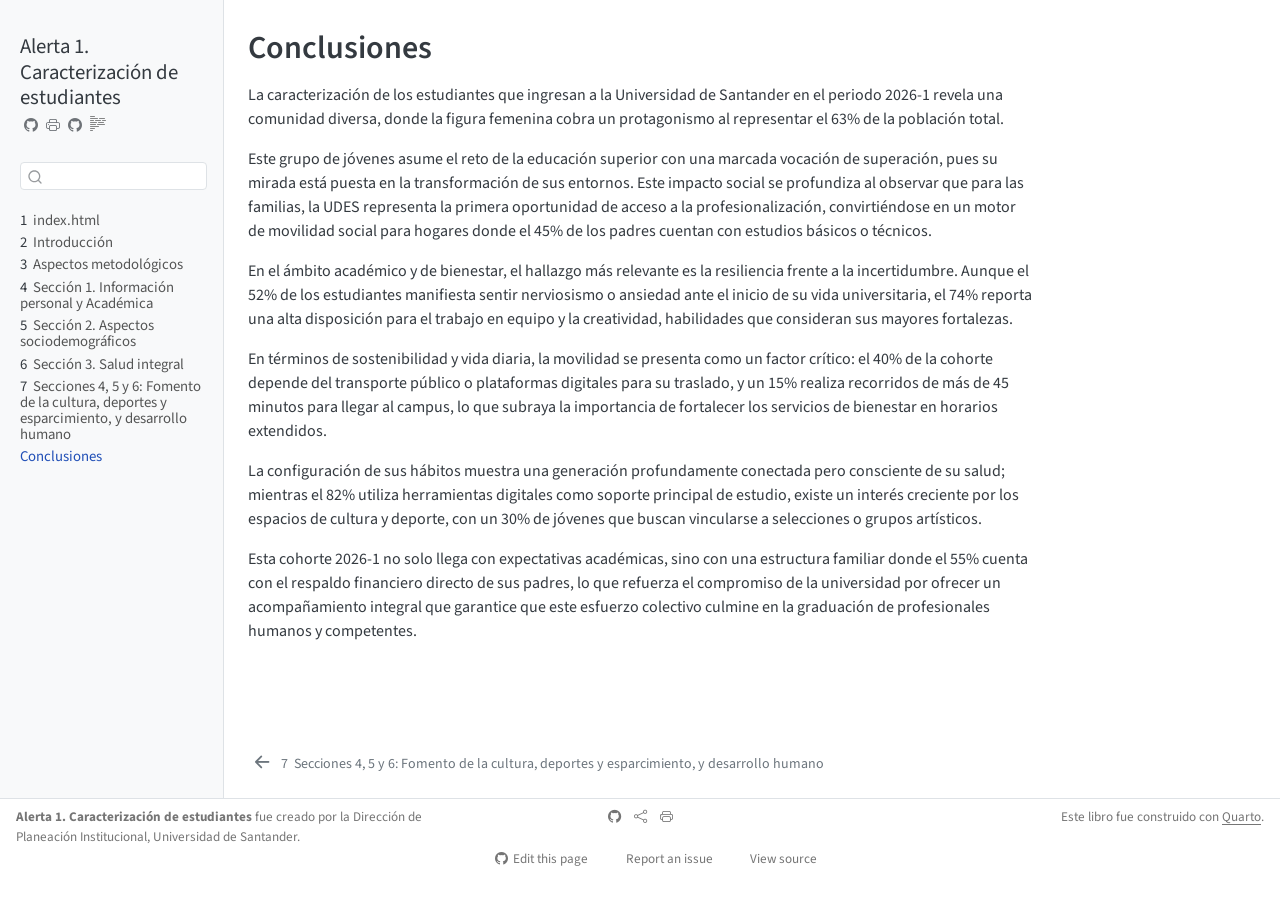
==== Conclusiones.html @ 1af6739e "Actualiza mapa con base 2026-1" ====
<!DOCTYPE html>
<html xmlns="http://www.w3.org/1999/xhtml" lang="en" xml:lang="en"><head>

<meta charset="utf-8">
<meta name="generator" content="quarto-1.7.33">

<meta name="viewport" content="width=device-width, initial-scale=1.0, user-scalable=yes">


<title>Conclusiones – Alerta 1. Caracterización de estudiantes</title>
<style>
code{white-space: pre-wrap;}
span.smallcaps{font-variant: small-caps;}
div.columns{display: flex; gap: min(4vw, 1.5em);}
div.column{flex: auto; overflow-x: auto;}
div.hanging-indent{margin-left: 1.5em; text-indent: -1.5em;}
ul.task-list{list-style: none;}
ul.task-list li input[type="checkbox"] {
  width: 0.8em;
  margin: 0 0.8em 0.2em -1em; /* quarto-specific, see https://github.com/quarto-dev/quarto-cli/issues/4556 */ 
  vertical-align: middle;
}
/* CSS for citations */
div.csl-bib-body { }
div.csl-entry {
  clear: both;
}
.hanging-indent div.csl-entry {
  margin-left:2em;
  text-indent:-2em;
}
div.csl-left-margin {
  min-width:2em;
  float:left;
}
div.csl-right-inline {
  margin-left:2em;
  padding-left:1em;
}
div.csl-indent {
  margin-left: 2em;
}</style>


<script src="site_libs/quarto-nav/quarto-nav.js"></script>
<script src="site_libs/quarto-nav/headroom.min.js"></script>
<script src="site_libs/clipboard/clipboard.min.js"></script>
<script src="site_libs/quarto-search/autocomplete.umd.js"></script>
<script src="site_libs/quarto-search/fuse.min.js"></script>
<script src="site_libs/quarto-search/quarto-search.js"></script>
<meta name="quarto:offset" content="./">
<link href="./Seccion4.html" rel="prev">
<script src="site_libs/quarto-html/quarto.js" type="module"></script>
<script src="site_libs/quarto-html/tabsets/tabsets.js" type="module"></script>
<script src="site_libs/quarto-html/popper.min.js"></script>
<script src="site_libs/quarto-html/tippy.umd.min.js"></script>
<script src="site_libs/quarto-html/anchor.min.js"></script>
<link href="site_libs/quarto-html/tippy.css" rel="stylesheet">
<link href="site_libs/quarto-html/quarto-syntax-highlighting-ea385d0e468b0dd5ea5bf0780b1290d9.css" rel="stylesheet" id="quarto-text-highlighting-styles">
<script src="site_libs/bootstrap/bootstrap.min.js"></script>
<link href="site_libs/bootstrap/bootstrap-icons.css" rel="stylesheet">
<link href="site_libs/bootstrap/bootstrap-e41c52433b7b17f137c3030fa62955b6.min.css" rel="stylesheet" append-hash="true" id="quarto-bootstrap" data-mode="light">
<script id="quarto-search-options" type="application/json">{
  "location": "sidebar",
  "copy-button": false,
  "collapse-after": 3,
  "panel-placement": "start",
  "type": "textbox",
  "limit": 50,
  "keyboard-shortcut": [
    "f",
    "/",
    "s"
  ],
  "show-item-context": false,
  "language": {
    "search-no-results-text": "No results",
    "search-matching-documents-text": "matching documents",
    "search-copy-link-title": "Copy link to search",
    "search-hide-matches-text": "Hide additional matches",
    "search-more-match-text": "more match in this document",
    "search-more-matches-text": "more matches in this document",
    "search-clear-button-title": "Clear",
    "search-text-placeholder": "",
    "search-detached-cancel-button-title": "Cancel",
    "search-submit-button-title": "Submit",
    "search-label": "Search"
  }
}</script>
<link rel="stylesheet" href="https://cdn.jsdelivr.net/npm/bootstrap-icons@1.11.3/font/bootstrap-icons.css">


<link rel="stylesheet" href="style.css">
</head>

<body class="nav-sidebar docked quarto-light">

<div id="quarto-search-results"></div>
  <header id="quarto-header" class="headroom fixed-top">
  <nav class="quarto-secondary-nav">
    <div class="container-fluid d-flex">
      <button type="button" class="quarto-btn-toggle btn" data-bs-toggle="collapse" role="button" data-bs-target=".quarto-sidebar-collapse-item" aria-controls="quarto-sidebar" aria-expanded="false" aria-label="Toggle sidebar navigation" onclick="if (window.quartoToggleHeadroom) { window.quartoToggleHeadroom(); }">
        <i class="bi bi-layout-text-sidebar-reverse"></i>
      </button>
        <nav class="quarto-page-breadcrumbs" aria-label="breadcrumb"><ol class="breadcrumb"><li class="breadcrumb-item"><a href="./Conclusiones.html">Conclusiones</a></li></ol></nav>
        <a class="flex-grow-1" role="navigation" data-bs-toggle="collapse" data-bs-target=".quarto-sidebar-collapse-item" aria-controls="quarto-sidebar" aria-expanded="false" aria-label="Toggle sidebar navigation" onclick="if (window.quartoToggleHeadroom) { window.quartoToggleHeadroom(); }">      
        </a>
      <button type="button" class="btn quarto-search-button" aria-label="Search" onclick="window.quartoOpenSearch();">
        <i class="bi bi-search"></i>
      </button>
    </div>
  </nav>
</header>
<!-- content -->
<div id="quarto-content" class="quarto-container page-columns page-rows-contents page-layout-article">
<!-- sidebar -->
  <nav id="quarto-sidebar" class="sidebar collapse collapse-horizontal quarto-sidebar-collapse-item sidebar-navigation docked overflow-auto">
    <div class="pt-lg-2 mt-2 text-left sidebar-header">
    <div class="sidebar-title mb-0 py-0">
      <a href="./">Alerta 1. Caracterización de estudiantes</a> 
        <div class="sidebar-tools-main tools-wide">
    <a href="https://github.com/udesanalitica/alerta1_cx_2026-1" title="Repositorio GitHub" class="quarto-navigation-tool px-1" aria-label="Repositorio GitHub"><i class="bi bi-github"></i></a>
    <a href="javascript:window.print()" title="Imprimir" class="quarto-navigation-tool px-1" aria-label="Imprimir"><i class="bi bi-printer"></i></a>
    <a href="https://github.com/udesanalitica/alerta1_cx_2026-1" title="Source Code" class="quarto-navigation-tool px-1" aria-label="Source Code"><i class="bi bi-github"></i></a>
  <a href="" class="quarto-reader-toggle quarto-navigation-tool px-1" onclick="window.quartoToggleReader(); return false;" title="Toggle reader mode">
  <div class="quarto-reader-toggle-btn">
  <i class="bi"></i>
  </div>
</a>
</div>
    </div>
      </div>
        <div class="mt-2 flex-shrink-0 align-items-center">
        <div class="sidebar-search">
        <div id="quarto-search" class="" title="Search"></div>
        </div>
        </div>
    <div class="sidebar-menu-container"> 
    <ul class="list-unstyled mt-1">
        <li class="sidebar-item">
  <div class="sidebar-item-container"> 
  <a href="./index.html" class="sidebar-item-text sidebar-link">
 <span class="menu-text"><span class="chapter-number">1</span>&nbsp; <span class="chapter-title">index.html</span></span></a>
  </div>
</li>
        <li class="sidebar-item">
  <div class="sidebar-item-container"> 
  <a href="./intro.html" class="sidebar-item-text sidebar-link">
 <span class="menu-text"><span class="chapter-number">2</span>&nbsp; <span class="chapter-title">Introducción</span></span></a>
  </div>
</li>
        <li class="sidebar-item">
  <div class="sidebar-item-container"> 
  <a href="./Seccion0.html" class="sidebar-item-text sidebar-link">
 <span class="menu-text"><span class="chapter-number">3</span>&nbsp; <span class="chapter-title">Aspectos metodológicos</span></span></a>
  </div>
</li>
        <li class="sidebar-item">
  <div class="sidebar-item-container"> 
  <a href="./Seccion1.html" class="sidebar-item-text sidebar-link">
 <span class="menu-text"><span class="chapter-number">4</span>&nbsp; <span class="chapter-title">Sección 1. Información personal y Académica</span></span></a>
  </div>
</li>
        <li class="sidebar-item">
  <div class="sidebar-item-container"> 
  <a href="./Seccion2.html" class="sidebar-item-text sidebar-link">
 <span class="menu-text"><span class="chapter-number">5</span>&nbsp; <span class="chapter-title">Sección 2. Aspectos sociodemográficos</span></span></a>
  </div>
</li>
        <li class="sidebar-item">
  <div class="sidebar-item-container"> 
  <a href="./Seccion3.html" class="sidebar-item-text sidebar-link">
 <span class="menu-text"><span class="chapter-number">6</span>&nbsp; <span class="chapter-title">Sección 3. Salud integral</span></span></a>
  </div>
</li>
        <li class="sidebar-item">
  <div class="sidebar-item-container"> 
  <a href="./Seccion4.html" class="sidebar-item-text sidebar-link">
 <span class="menu-text"><span class="chapter-number">7</span>&nbsp; <span class="chapter-title">Secciones 4, 5 y 6: Fomento de la cultura, deportes y esparcimiento, y desarrollo humano</span></span></a>
  </div>
</li>
        <li class="sidebar-item">
  <div class="sidebar-item-container"> 
  <a href="./Conclusiones.html" class="sidebar-item-text sidebar-link active">
 <span class="menu-text">Conclusiones</span></a>
  </div>
</li>
    </ul>
    </div>
</nav>
<div id="quarto-sidebar-glass" class="quarto-sidebar-collapse-item" data-bs-toggle="collapse" data-bs-target=".quarto-sidebar-collapse-item"></div>
<!-- margin-sidebar -->
    <div id="quarto-margin-sidebar" class="sidebar margin-sidebar zindex-bottom">
        
    </div>
<!-- main -->
<main class="content" id="quarto-document-content">

<header id="title-block-header" class="quarto-title-block default">
<div class="quarto-title">
<h1 class="title">Conclusiones</h1>
</div>



<div class="quarto-title-meta">

    
  
    
  </div>
  


</header>


<div id="refs" role="list">
<p>La caracterización de los estudiantes que ingresan a la Universidad de Santander en el periodo 2026-1 revela una comunidad diversa, donde la figura femenina cobra un protagonismo al representar el 63% de la población total.</p>
<p>Este grupo de jóvenes asume el reto de la educación superior con una marcada vocación de superación, pues su mirada está puesta en la transformación de sus entornos. Este impacto social se profundiza al observar que para las familias, la UDES representa la primera oportunidad de acceso a la profesionalización, convirtiéndose en un motor de movilidad social para hogares donde el 45% de los padres cuentan con estudios básicos o técnicos.</p>
<p>En el ámbito académico y de bienestar, el hallazgo más relevante es la resiliencia frente a la incertidumbre. Aunque el 52% de los estudiantes manifiesta sentir nerviosismo o ansiedad ante el inicio de su vida universitaria, el 74% reporta una alta disposición para el trabajo en equipo y la creatividad, habilidades que consideran sus mayores fortalezas.</p>
<p>En términos de sostenibilidad y vida diaria, la movilidad se presenta como un factor crítico: el 40% de la cohorte depende del transporte público o plataformas digitales para su traslado, y un 15% realiza recorridos de más de 45 minutos para llegar al campus, lo que subraya la importancia de fortalecer los servicios de bienestar en horarios extendidos.</p>
<p>La configuración de sus hábitos muestra una generación profundamente conectada pero consciente de su salud; mientras el 82% utiliza herramientas digitales como soporte principal de estudio, existe un interés creciente por los espacios de cultura y deporte, con un 30% de jóvenes que buscan vincularse a selecciones o grupos artísticos.</p>
<p>Esta cohorte 2026-1 no solo llega con expectativas académicas, sino con una estructura familiar donde el 55% cuenta con el respaldo financiero directo de sus padres, lo que refuerza el compromiso de la universidad por ofrecer un acompañamiento integral que garantice que este esfuerzo colectivo culmine en la graduación de profesionales humanos y competentes.</p>
</div>



</main> <!-- /main -->
<script id="quarto-html-after-body" type="application/javascript">
  window.document.addEventListener("DOMContentLoaded", function (event) {
    const icon = "";
    const anchorJS = new window.AnchorJS();
    anchorJS.options = {
      placement: 'right',
      icon: icon
    };
    anchorJS.add('.anchored');
    const isCodeAnnotation = (el) => {
      for (const clz of el.classList) {
        if (clz.startsWith('code-annotation-')) {                     
          return true;
        }
      }
      return false;
    }
    const onCopySuccess = function(e) {
      // button target
      const button = e.trigger;
      // don't keep focus
      button.blur();
      // flash "checked"
      button.classList.add('code-copy-button-checked');
      var currentTitle = button.getAttribute("title");
      button.setAttribute("title", "Copied!");
      let tooltip;
      if (window.bootstrap) {
        button.setAttribute("data-bs-toggle", "tooltip");
        button.setAttribute("data-bs-placement", "left");
        button.setAttribute("data-bs-title", "Copied!");
        tooltip = new bootstrap.Tooltip(button, 
          { trigger: "manual", 
            customClass: "code-copy-button-tooltip",
            offset: [0, -8]});
        tooltip.show();    
      }
      setTimeout(function() {
        if (tooltip) {
          tooltip.hide();
          button.removeAttribute("data-bs-title");
          button.removeAttribute("data-bs-toggle");
          button.removeAttribute("data-bs-placement");
        }
        button.setAttribute("title", currentTitle);
        button.classList.remove('code-copy-button-checked');
      }, 1000);
      // clear code selection
      e.clearSelection();
    }
    const getTextToCopy = function(trigger) {
        const codeEl = trigger.previousElementSibling.cloneNode(true);
        for (const childEl of codeEl.children) {
          if (isCodeAnnotation(childEl)) {
            childEl.remove();
          }
        }
        return codeEl.innerText;
    }
    const clipboard = new window.ClipboardJS('.code-copy-button:not([data-in-quarto-modal])', {
      text: getTextToCopy
    });
    clipboard.on('success', onCopySuccess);
    if (window.document.getElementById('quarto-embedded-source-code-modal')) {
      const clipboardModal = new window.ClipboardJS('.code-copy-button[data-in-quarto-modal]', {
        text: getTextToCopy,
        container: window.document.getElementById('quarto-embedded-source-code-modal')
      });
      clipboardModal.on('success', onCopySuccess);
    }
      var localhostRegex = new RegExp(/^(?:http|https):\/\/localhost\:?[0-9]*\//);
      var mailtoRegex = new RegExp(/^mailto:/);
        var filterRegex = new RegExp("https:\/\/udesanalitica\.github\.io\/alerta1_cx_2026-1\/");
      var isInternal = (href) => {
          return filterRegex.test(href) || localhostRegex.test(href) || mailtoRegex.test(href);
      }
      // Inspect non-navigation links and adorn them if external
     var links = window.document.querySelectorAll('a[href]:not(.nav-link):not(.navbar-brand):not(.toc-action):not(.sidebar-link):not(.sidebar-item-toggle):not(.pagination-link):not(.no-external):not([aria-hidden]):not(.dropdown-item):not(.quarto-navigation-tool):not(.about-link)');
      for (var i=0; i<links.length; i++) {
        const link = links[i];
        if (!isInternal(link.href)) {
          // undo the damage that might have been done by quarto-nav.js in the case of
          // links that we want to consider external
          if (link.dataset.originalHref !== undefined) {
            link.href = link.dataset.originalHref;
          }
        }
      }
    function tippyHover(el, contentFn, onTriggerFn, onUntriggerFn) {
      const config = {
        allowHTML: true,
        maxWidth: 500,
        delay: 100,
        arrow: false,
        appendTo: function(el) {
            return el.parentElement;
        },
        interactive: true,
        interactiveBorder: 10,
        theme: 'quarto',
        placement: 'bottom-start',
      };
      if (contentFn) {
        config.content = contentFn;
      }
      if (onTriggerFn) {
        config.onTrigger = onTriggerFn;
      }
      if (onUntriggerFn) {
        config.onUntrigger = onUntriggerFn;
      }
      window.tippy(el, config); 
    }
    const noterefs = window.document.querySelectorAll('a[role="doc-noteref"]');
    for (var i=0; i<noterefs.length; i++) {
      const ref = noterefs[i];
      tippyHover(ref, function() {
        // use id or data attribute instead here
        let href = ref.getAttribute('data-footnote-href') || ref.getAttribute('href');
        try { href = new URL(href).hash; } catch {}
        const id = href.replace(/^#\/?/, "");
        const note = window.document.getElementById(id);
        if (note) {
          return note.innerHTML;
        } else {
          return "";
        }
      });
    }
    const xrefs = window.document.querySelectorAll('a.quarto-xref');
    const processXRef = (id, note) => {
      // Strip column container classes
      const stripColumnClz = (el) => {
        el.classList.remove("page-full", "page-columns");
        if (el.children) {
          for (const child of el.children) {
            stripColumnClz(child);
          }
        }
      }
      stripColumnClz(note)
      if (id === null || id.startsWith('sec-')) {
        // Special case sections, only their first couple elements
        const container = document.createElement("div");
        if (note.children && note.children.length > 2) {
          container.appendChild(note.children[0].cloneNode(true));
          for (let i = 1; i < note.children.length; i++) {
            const child = note.children[i];
            if (child.tagName === "P" && child.innerText === "") {
              continue;
            } else {
              container.appendChild(child.cloneNode(true));
              break;
            }
          }
          if (window.Quarto?.typesetMath) {
            window.Quarto.typesetMath(container);
          }
          return container.innerHTML
        } else {
          if (window.Quarto?.typesetMath) {
            window.Quarto.typesetMath(note);
          }
          return note.innerHTML;
        }
      } else {
        // Remove any anchor links if they are present
        const anchorLink = note.querySelector('a.anchorjs-link');
        if (anchorLink) {
          anchorLink.remove();
        }
        if (window.Quarto?.typesetMath) {
          window.Quarto.typesetMath(note);
        }
        if (note.classList.contains("callout")) {
          return note.outerHTML;
        } else {
          return note.innerHTML;
        }
      }
    }
    for (var i=0; i<xrefs.length; i++) {
      const xref = xrefs[i];
      tippyHover(xref, undefined, function(instance) {
        instance.disable();
        let url = xref.getAttribute('href');
        let hash = undefined; 
        if (url.startsWith('#')) {
          hash = url;
        } else {
          try { hash = new URL(url).hash; } catch {}
        }
        if (hash) {
          const id = hash.replace(/^#\/?/, "");
          const note = window.document.getElementById(id);
          if (note !== null) {
            try {
              const html = processXRef(id, note.cloneNode(true));
              instance.setContent(html);
            } finally {
              instance.enable();
              instance.show();
            }
          } else {
            // See if we can fetch this
            fetch(url.split('#')[0])
            .then(res => res.text())
            .then(html => {
              const parser = new DOMParser();
              const htmlDoc = parser.parseFromString(html, "text/html");
              const note = htmlDoc.getElementById(id);
              if (note !== null) {
                const html = processXRef(id, note);
                instance.setContent(html);
              } 
            }).finally(() => {
              instance.enable();
              instance.show();
            });
          }
        } else {
          // See if we can fetch a full url (with no hash to target)
          // This is a special case and we should probably do some content thinning / targeting
          fetch(url)
          .then(res => res.text())
          .then(html => {
            const parser = new DOMParser();
            const htmlDoc = parser.parseFromString(html, "text/html");
            const note = htmlDoc.querySelector('main.content');
            if (note !== null) {
              // This should only happen for chapter cross references
              // (since there is no id in the URL)
              // remove the first header
              if (note.children.length > 0 && note.children[0].tagName === "HEADER") {
                note.children[0].remove();
              }
              const html = processXRef(null, note);
              instance.setContent(html);
            } 
          }).finally(() => {
            instance.enable();
            instance.show();
          });
        }
      }, function(instance) {
      });
    }
        let selectedAnnoteEl;
        const selectorForAnnotation = ( cell, annotation) => {
          let cellAttr = 'data-code-cell="' + cell + '"';
          let lineAttr = 'data-code-annotation="' +  annotation + '"';
          const selector = 'span[' + cellAttr + '][' + lineAttr + ']';
          return selector;
        }
        const selectCodeLines = (annoteEl) => {
          const doc = window.document;
          const targetCell = annoteEl.getAttribute("data-target-cell");
          const targetAnnotation = annoteEl.getAttribute("data-target-annotation");
          const annoteSpan = window.document.querySelector(selectorForAnnotation(targetCell, targetAnnotation));
          const lines = annoteSpan.getAttribute("data-code-lines").split(",");
          const lineIds = lines.map((line) => {
            return targetCell + "-" + line;
          })
          let top = null;
          let height = null;
          let parent = null;
          if (lineIds.length > 0) {
              //compute the position of the single el (top and bottom and make a div)
              const el = window.document.getElementById(lineIds[0]);
              top = el.offsetTop;
              height = el.offsetHeight;
              parent = el.parentElement.parentElement;
            if (lineIds.length > 1) {
              const lastEl = window.document.getElementById(lineIds[lineIds.length - 1]);
              const bottom = lastEl.offsetTop + lastEl.offsetHeight;
              height = bottom - top;
            }
            if (top !== null && height !== null && parent !== null) {
              // cook up a div (if necessary) and position it 
              let div = window.document.getElementById("code-annotation-line-highlight");
              if (div === null) {
                div = window.document.createElement("div");
                div.setAttribute("id", "code-annotation-line-highlight");
                div.style.position = 'absolute';
                parent.appendChild(div);
              }
              div.style.top = top - 2 + "px";
              div.style.height = height + 4 + "px";
              div.style.left = 0;
              let gutterDiv = window.document.getElementById("code-annotation-line-highlight-gutter");
              if (gutterDiv === null) {
                gutterDiv = window.document.createElement("div");
                gutterDiv.setAttribute("id", "code-annotation-line-highlight-gutter");
                gutterDiv.style.position = 'absolute';
                const codeCell = window.document.getElementById(targetCell);
                const gutter = codeCell.querySelector('.code-annotation-gutter');
                gutter.appendChild(gutterDiv);
              }
              gutterDiv.style.top = top - 2 + "px";
              gutterDiv.style.height = height + 4 + "px";
            }
            selectedAnnoteEl = annoteEl;
          }
        };
        const unselectCodeLines = () => {
          const elementsIds = ["code-annotation-line-highlight", "code-annotation-line-highlight-gutter"];
          elementsIds.forEach((elId) => {
            const div = window.document.getElementById(elId);
            if (div) {
              div.remove();
            }
          });
          selectedAnnoteEl = undefined;
        };
          // Handle positioning of the toggle
      window.addEventListener(
        "resize",
        throttle(() => {
          elRect = undefined;
          if (selectedAnnoteEl) {
            selectCodeLines(selectedAnnoteEl);
          }
        }, 10)
      );
      function throttle(fn, ms) {
      let throttle = false;
      let timer;
        return (...args) => {
          if(!throttle) { // first call gets through
              fn.apply(this, args);
              throttle = true;
          } else { // all the others get throttled
              if(timer) clearTimeout(timer); // cancel #2
              timer = setTimeout(() => {
                fn.apply(this, args);
                timer = throttle = false;
              }, ms);
          }
        };
      }
        // Attach click handler to the DT
        const annoteDls = window.document.querySelectorAll('dt[data-target-cell]');
        for (const annoteDlNode of annoteDls) {
          annoteDlNode.addEventListener('click', (event) => {
            const clickedEl = event.target;
            if (clickedEl !== selectedAnnoteEl) {
              unselectCodeLines();
              const activeEl = window.document.querySelector('dt[data-target-cell].code-annotation-active');
              if (activeEl) {
                activeEl.classList.remove('code-annotation-active');
              }
              selectCodeLines(clickedEl);
              clickedEl.classList.add('code-annotation-active');
            } else {
              // Unselect the line
              unselectCodeLines();
              clickedEl.classList.remove('code-annotation-active');
            }
          });
        }
    const findCites = (el) => {
      const parentEl = el.parentElement;
      if (parentEl) {
        const cites = parentEl.dataset.cites;
        if (cites) {
          return {
            el,
            cites: cites.split(' ')
          };
        } else {
          return findCites(el.parentElement)
        }
      } else {
        return undefined;
      }
    };
    var bibliorefs = window.document.querySelectorAll('a[role="doc-biblioref"]');
    for (var i=0; i<bibliorefs.length; i++) {
      const ref = bibliorefs[i];
      const citeInfo = findCites(ref);
      if (citeInfo) {
        tippyHover(citeInfo.el, function() {
          var popup = window.document.createElement('div');
          citeInfo.cites.forEach(function(cite) {
            var citeDiv = window.document.createElement('div');
            citeDiv.classList.add('hanging-indent');
            citeDiv.classList.add('csl-entry');
            var biblioDiv = window.document.getElementById('ref-' + cite);
            if (biblioDiv) {
              citeDiv.innerHTML = biblioDiv.innerHTML;
            }
            popup.appendChild(citeDiv);
          });
          return popup.innerHTML;
        });
      }
    }
  });
  </script>
<nav class="page-navigation">
  <div class="nav-page nav-page-previous">
      <a href="./Seccion4.html" class="pagination-link" aria-label="Secciones 4, 5 y 6: Fomento de la cultura, deportes y esparcimiento, y desarrollo humano">
        <i class="bi bi-arrow-left-short"></i> <span class="nav-page-text"><span class="chapter-number">7</span>&nbsp; <span class="chapter-title">Secciones 4, 5 y 6: Fomento de la cultura, deportes y esparcimiento, y desarrollo humano</span></span>
      </a>          
  </div>
  <div class="nav-page nav-page-next">
  </div>
</nav>
</div> <!-- /content -->
<footer class="footer">
  <div class="nav-footer">
    <div class="nav-footer-left">
<p><strong>Alerta 1. Caracterización de estudiantes</strong> fue creado por la Dirección de Planeación Institucional, Universidad de Santander.</p>
</div>   
    <div class="nav-footer-center">
<p><a href="https://github.com/udesanalitica/alerta1_cx_2026-1" target="_blank" aria-label="GitHub"><i class="bi bi-github"></i></a> <a href="#" aria-label="Compartir" style="margin-left: 10px;"><i class="bi bi-share"></i></a> <a href="javascript:window.print()" aria-label="Imprimir" style="margin-left: 10px;"><i class="bi bi-printer"></i></a></p>
<div class="toc-actions"><ul><li><a href="https://github.com/udesanalitica/alerta1_cx_2026-1/edit/main/Conclusiones.qmd" class="toc-action"><i class="bi bi-github"></i>Edit this page</a></li><li><a href="https://github.com/udesanalitica/alerta1_cx_2026-1/issues/new" class="toc-action"><i class="bi empty"></i>Report an issue</a></li><li><a href="https://github.com/udesanalitica/alerta1_cx_2026-1/blob/main/Conclusiones.qmd" class="toc-action"><i class="bi empty"></i>View source</a></li></ul></div></div>
    <div class="nav-footer-right">
<p>Este libro fue construido con <a href="https://quarto.org/" target="_blank">Quarto</a>.</p>
</div>
  </div>
</footer>




</body></html>
---- site_libs/quarto-html/tippy.css ----
.tippy-box[data-animation=fade][data-state=hidden]{opacity:0}[data-tippy-root]{max-width:calc(100vw - 10px)}.tippy-box{position:relative;background-color:#333;color:#fff;border-radius:4px;font-size:14px;line-height:1.4;white-space:normal;outline:0;transition-property:transform,visibility,opacity}.tippy-box[data-placement^=top]>.tippy-arrow{bottom:0}.tippy-box[data-placement^=top]>.tippy-arrow:before{bottom:-7px;left:0;border-width:8px 8px 0;border-top-color:initial;transform-origin:center top}.tippy-box[data-placement^=bottom]>.tippy-arrow{top:0}.tippy-box[data-placement^=bottom]>.tippy-arrow:before{top:-7px;left:0;border-width:0 8px 8px;border-bottom-color:initial;transform-origin:center bottom}.tippy-box[data-placement^=left]>.tippy-arrow{right:0}.tippy-box[data-placement^=left]>.tippy-arrow:before{border-width:8px 0 8px 8px;border-left-color:initial;right:-7px;transform-origin:center left}.tippy-box[data-placement^=right]>.tippy-arrow{left:0}.tippy-box[data-placement^=right]>.tippy-arrow:before{left:-7px;border-width:8px 8px 8px 0;border-right-color:initial;transform-origin:center right}.tippy-box[data-inertia][data-state=visible]{transition-timing-function:cubic-bezier(.54,1.5,.38,1.11)}.tippy-arrow{width:16px;height:16px;color:#333}.tippy-arrow:before{content:"";position:absolute;border-color:transparent;border-style:solid}.tippy-content{position:relative;padding:5px 9px;z-index:1}
---- site_libs/quarto-html/quarto-syntax-highlighting-ea385d0e468b0dd5ea5bf0780b1290d9.css ----
/* quarto syntax highlight colors */
:root {
  --quarto-hl-ot-color: #003B4F;
  --quarto-hl-at-color: #657422;
  --quarto-hl-ss-color: #20794D;
  --quarto-hl-an-color: #5E5E5E;
  --quarto-hl-fu-color: #4758AB;
  --quarto-hl-st-color: #20794D;
  --quarto-hl-cf-color: #003B4F;
  --quarto-hl-op-color: #5E5E5E;
  --quarto-hl-er-color: #AD0000;
  --quarto-hl-bn-color: #AD0000;
  --quarto-hl-al-color: #AD0000;
  --quarto-hl-va-color: #111111;
  --quarto-hl-bu-color: inherit;
  --quarto-hl-ex-color: inherit;
  --quarto-hl-pp-color: #AD0000;
  --quarto-hl-in-color: #5E5E5E;
  --quarto-hl-vs-color: #20794D;
  --quarto-hl-wa-color: #5E5E5E;
  --quarto-hl-do-color: #5E5E5E;
  --quarto-hl-im-color: #00769E;
  --quarto-hl-ch-color: #20794D;
  --quarto-hl-dt-color: #AD0000;
  --quarto-hl-fl-color: #AD0000;
  --quarto-hl-co-color: #5E5E5E;
  --quarto-hl-cv-color: #5E5E5E;
  --quarto-hl-cn-color: #8f5902;
  --quarto-hl-sc-color: #5E5E5E;
  --quarto-hl-dv-color: #AD0000;
  --quarto-hl-kw-color: #003B4F;
}

/* other quarto variables */
:root {
  --quarto-font-monospace: SFMono-Regular, Menlo, Monaco, Consolas, "Liberation Mono", "Courier New", monospace;
}

/* syntax highlight based on Pandoc's rules */
pre > code.sourceCode > span {
  color: #003B4F;
}

code.sourceCode > span {
  color: #003B4F;
}

div.sourceCode,
div.sourceCode pre.sourceCode {
  color: #003B4F;
}

/* Normal */
code span {
  color: #003B4F;
}

/* Alert */
code span.al {
  color: #AD0000;
  font-style: inherit;
}

/* Annotation */
code span.an {
  color: #5E5E5E;
  font-style: inherit;
}

/* Attribute */
code span.at {
  color: #657422;
  font-style: inherit;
}

/* BaseN */
code span.bn {
  color: #AD0000;
  font-style: inherit;
}

/* BuiltIn */
code span.bu {
  font-style: inherit;
}

/* ControlFlow */
code span.cf {
  color: #003B4F;
  font-weight: bold;
  font-style: inherit;
}

/* Char */
code span.ch {
  color: #20794D;
  font-style: inherit;
}

/* Constant */
code span.cn {
  color: #8f5902;
  font-style: inherit;
}

/* Comment */
code span.co {
  color: #5E5E5E;
  font-style: inherit;
}

/* CommentVar */
code span.cv {
  color: #5E5E5E;
  font-style: italic;
}

/* Documentation */
code span.do {
  color: #5E5E5E;
  font-style: italic;
}

/* DataType */
code span.dt {
  color: #AD0000;
  font-style: inherit;
}

/* DecVal */
code span.dv {
  color: #AD0000;
  font-style: inherit;
}

/* Error */
code span.er {
  color: #AD0000;
  font-style: inherit;
}

/* Extension */
code span.ex {
  font-style: inherit;
}

/* Float */
code span.fl {
  color: #AD0000;
  font-style: inherit;
}

/* Function */
code span.fu {
  color: #4758AB;
  font-style: inherit;
}

/* Import */
code span.im {
  color: #00769E;
  font-style: inherit;
}

/* Information */
code span.in {
  color: #5E5E5E;
  font-style: inherit;
}

/* Keyword */
code span.kw {
  color: #003B4F;
  font-weight: bold;
  font-style: inherit;
}

/* Operator */
code span.op {
  color: #5E5E5E;
  font-style: inherit;
}

/* Other */
code span.ot {
  color: #003B4F;
  font-style: inherit;
}

/* Preprocessor */
code span.pp {
  color: #AD0000;
  font-style: inherit;
}

/* SpecialChar */
code span.sc {
  color: #5E5E5E;
  font-style: inherit;
}

/* SpecialString */
code span.ss {
  color: #20794D;
  font-style: inherit;
}

/* String */
code span.st {
  color: #20794D;
  font-style: inherit;
}

/* Variable */
code span.va {
  color: #111111;
  font-style: inherit;
}

/* VerbatimString */
code span.vs {
  color: #20794D;
  font-style: inherit;
}

/* Warning */
code span.wa {
  color: #5E5E5E;
  font-style: italic;
}

.prevent-inlining {
  content: "</";
}

/*# sourceMappingURL=538754cbb4183396a2435bcb80637e05.css.map */
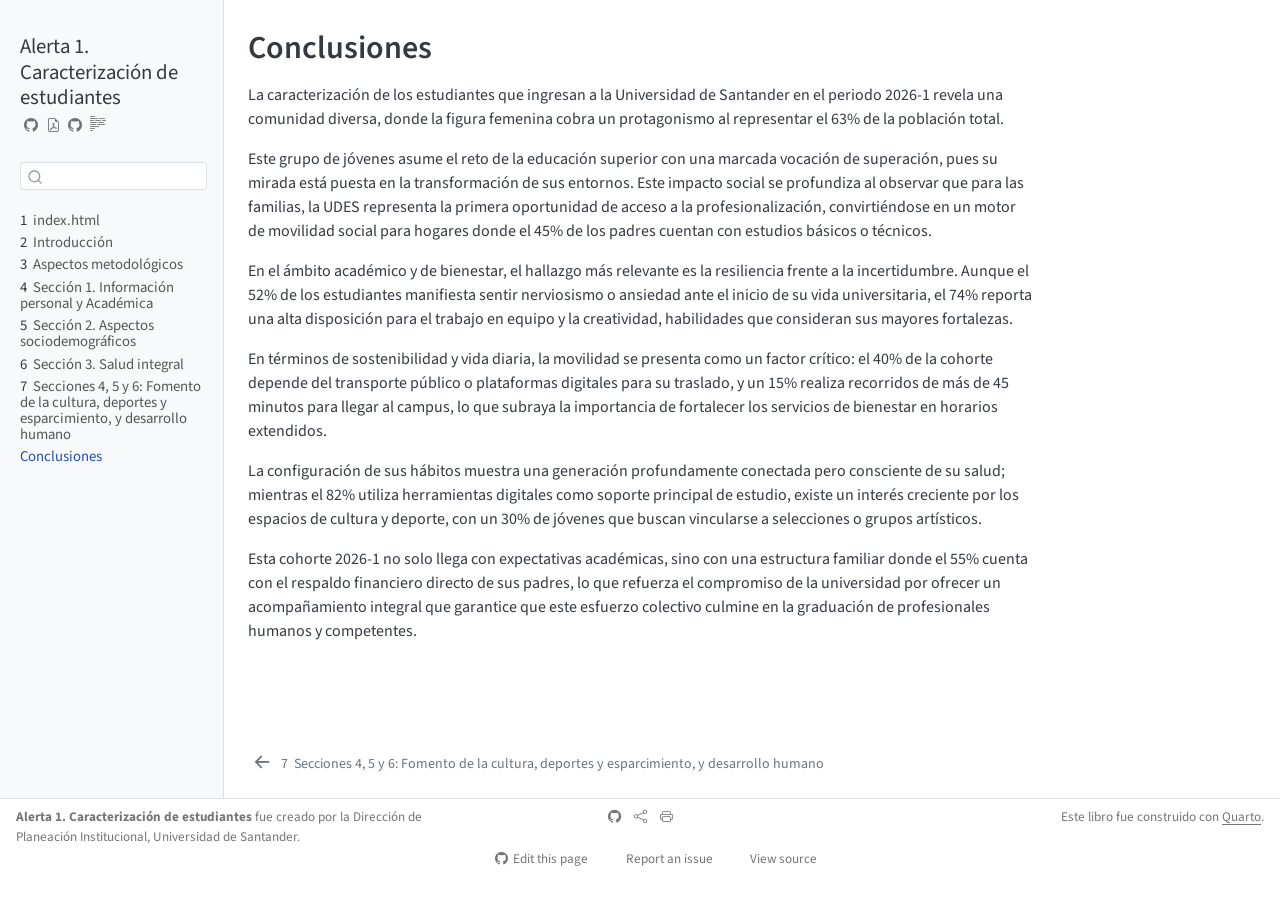
==== commit 8779d1eb: "Actualizar qmd 1 y 2" ====
--- a/Conclusiones.html
+++ b/Conclusiones.html
@@ -120,7 +120,7 @@
       <a href="./">Alerta 1. Caracterización de estudiantes</a> 
         <div class="sidebar-tools-main tools-wide">
     <a href="https://github.com/udesanalitica/alerta1_cx_2026-1" title="Repositorio GitHub" class="quarto-navigation-tool px-1" aria-label="Repositorio GitHub"><i class="bi bi-github"></i></a>
-    <a href="javascript:window.print()" title="Imprimir" class="quarto-navigation-tool px-1" aria-label="Imprimir"><i class="bi bi-printer"></i></a>
+    <a href="./Alerta1_2026-1.pdf" title="Descargar PDF" class="quarto-navigation-tool px-1" aria-label="Descargar PDF"><i class="bi bi-file-earmark-pdf"></i></a>
     <a href="https://github.com/udesanalitica/alerta1_cx_2026-1" title="Source Code" class="quarto-navigation-tool px-1" aria-label="Source Code"><i class="bi bi-github"></i></a>
   <a href="" class="quarto-reader-toggle quarto-navigation-tool px-1" onclick="window.quartoToggleReader(); return false;" title="Toggle reader mode">
   <div class="quarto-reader-toggle-btn">
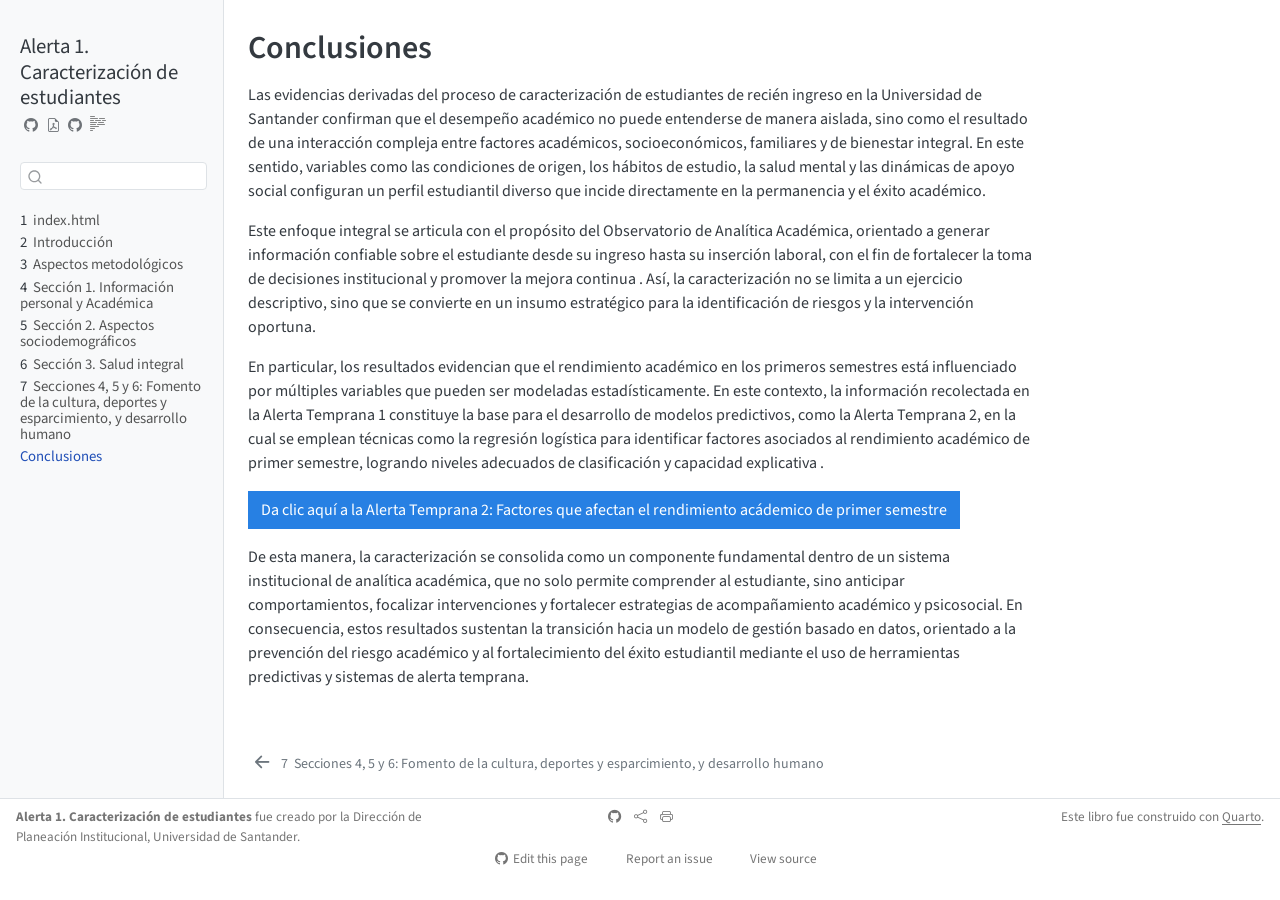
==== commit ea64d3de: "Actualizar index" ====
--- a/Conclusiones.html
+++ b/Conclusiones.html
@@ -20,26 +20,7 @@
   margin: 0 0.8em 0.2em -1em; /* quarto-specific, see https://github.com/quarto-dev/quarto-cli/issues/4556 */ 
   vertical-align: middle;
 }
-/* CSS for citations */
-div.csl-bib-body { }
-div.csl-entry {
-  clear: both;
-}
-.hanging-indent div.csl-entry {
-  margin-left:2em;
-  text-indent:-2em;
-}
-div.csl-left-margin {
-  min-width:2em;
-  float:left;
-}
-div.csl-right-inline {
-  margin-left:2em;
-  padding-left:1em;
-}
-div.csl-indent {
-  margin-left: 2em;
-}</style>
+</style>
 
 
 <script src="site_libs/quarto-nav/quarto-nav.js"></script>
@@ -215,14 +196,11 @@
 </header>
 
 
-<div id="refs" role="list">
-<p>La caracterización de los estudiantes que ingresan a la Universidad de Santander en el periodo 2026-1 revela una comunidad diversa, donde la figura femenina cobra un protagonismo al representar el 63% de la población total.</p>
-<p>Este grupo de jóvenes asume el reto de la educación superior con una marcada vocación de superación, pues su mirada está puesta en la transformación de sus entornos. Este impacto social se profundiza al observar que para las familias, la UDES representa la primera oportunidad de acceso a la profesionalización, convirtiéndose en un motor de movilidad social para hogares donde el 45% de los padres cuentan con estudios básicos o técnicos.</p>
-<p>En el ámbito académico y de bienestar, el hallazgo más relevante es la resiliencia frente a la incertidumbre. Aunque el 52% de los estudiantes manifiesta sentir nerviosismo o ansiedad ante el inicio de su vida universitaria, el 74% reporta una alta disposición para el trabajo en equipo y la creatividad, habilidades que consideran sus mayores fortalezas.</p>
-<p>En términos de sostenibilidad y vida diaria, la movilidad se presenta como un factor crítico: el 40% de la cohorte depende del transporte público o plataformas digitales para su traslado, y un 15% realiza recorridos de más de 45 minutos para llegar al campus, lo que subraya la importancia de fortalecer los servicios de bienestar en horarios extendidos.</p>
-<p>La configuración de sus hábitos muestra una generación profundamente conectada pero consciente de su salud; mientras el 82% utiliza herramientas digitales como soporte principal de estudio, existe un interés creciente por los espacios de cultura y deporte, con un 30% de jóvenes que buscan vincularse a selecciones o grupos artísticos.</p>
-<p>Esta cohorte 2026-1 no solo llega con expectativas académicas, sino con una estructura familiar donde el 55% cuenta con el respaldo financiero directo de sus padres, lo que refuerza el compromiso de la universidad por ofrecer un acompañamiento integral que garantice que este esfuerzo colectivo culmine en la graduación de profesionales humanos y competentes.</p>
-</div>
+<p>Las evidencias derivadas del proceso de caracterización de estudiantes de recién ingreso en la Universidad de Santander confirman que el desempeño académico no puede entenderse de manera aislada, sino como el resultado de una interacción compleja entre factores académicos, socioeconómicos, familiares y de bienestar integral. En este sentido, variables como las condiciones de origen, los hábitos de estudio, la salud mental y las dinámicas de apoyo social configuran un perfil estudiantil diverso que incide directamente en la permanencia y el éxito académico.</p>
+<p>Este enfoque integral se articula con el propósito del Observatorio de Analítica Académica, orientado a generar información confiable sobre el estudiante desde su ingreso hasta su inserción laboral, con el fin de fortalecer la toma de decisiones institucional y promover la mejora continua . Así, la caracterización no se limita a un ejercicio descriptivo, sino que se convierte en un insumo estratégico para la identificación de riesgos y la intervención oportuna.</p>
+<p>En particular, los resultados evidencian que el rendimiento académico en los primeros semestres está influenciado por múltiples variables que pueden ser modeladas estadísticamente. En este contexto, la información recolectada en la Alerta Temprana 1 constituye la base para el desarrollo de modelos predictivos, como la Alerta Temprana 2, en la cual se emplean técnicas como la regresión logística para identificar factores asociados al rendimiento académico de primer semestre, logrando niveles adecuados de clasificación y capacidad explicativa .</p>
+<p><a href="https://udes.edu.co/planeacion-institucional/analitica-academica/observatorio/identificacion-de-factores-que-afectan-el-rendimiento-academico-de-primer-semestre" class="btn btn-primary" target="_blank">Da clic aquí a la Alerta Temprana 2: Factores que afectan el rendimiento acádemico de primer semestre</a></p>
+<p>De esta manera, la caracterización se consolida como un componente fundamental dentro de un sistema institucional de analítica académica, que no solo permite comprender al estudiante, sino anticipar comportamientos, focalizar intervenciones y fortalecer estrategias de acompañamiento académico y psicosocial. En consecuencia, estos resultados sustentan la transición hacia un modelo de gestión basado en datos, orientado a la prevención del riesgo académico y al fortalecimiento del éxito estudiantil mediante el uso de herramientas predictivas y sistemas de alerta temprana.</p>
 
 
 
